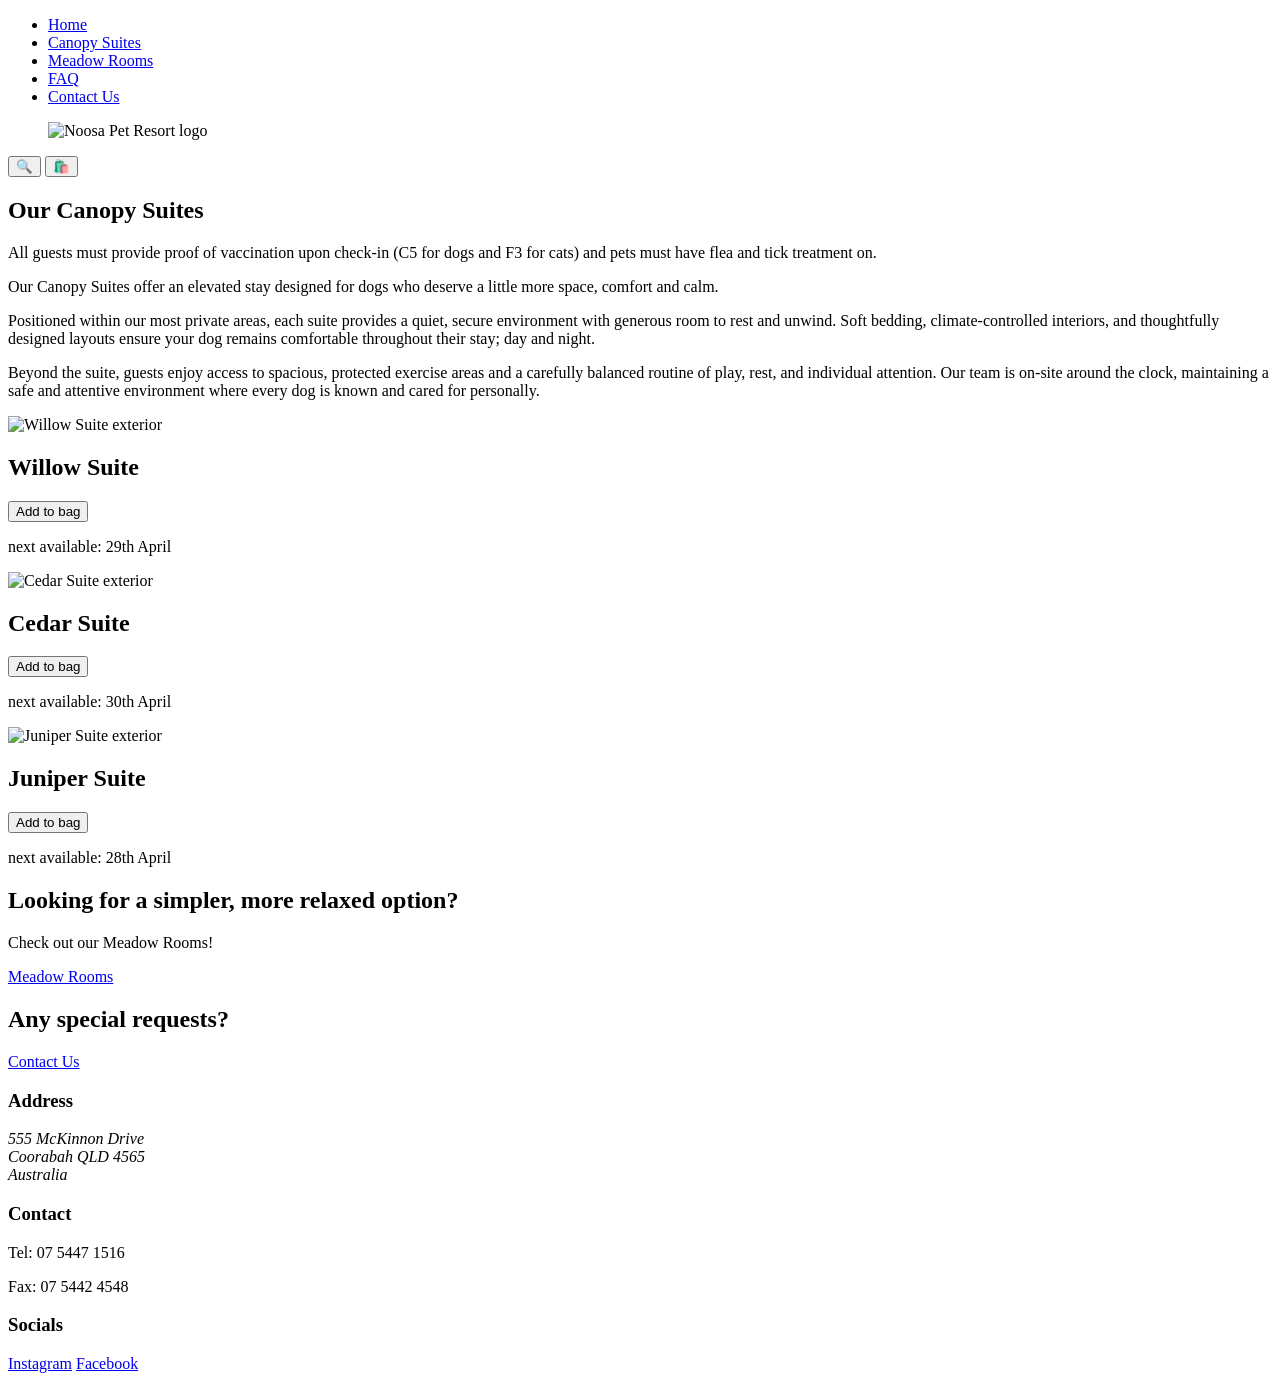
==== pages/canopy-suites.html @ f3ba61ef "did the html of my Meadow Rooms product detail page" ====
<!DOCTYPE html>
<html lang="en">
<head>
    <meta charset="UTF-8">
    <meta name="viewport" content="width=device-width, initial-scale=1.0">
    <title>Our Canopy Suites | Noosa Pet Resort</title>
    <link rel="stylesheet" href="style.css">
</head>
<body>

    <header>
        <nav class="navbar">
            <ul class="nav-links">
                <li><a href="index.html">Home</a></li>
                <li><a href="canopy-suites.html" aria-current="page">Canopy Suites</a></li>
                <li><a href="#">Meadow Rooms</a></li>
                <li><a href="#">FAQ</a></li>
                <li><a href="#">Contact Us</a></li>
            </ul>

            <figure class="logo">
                <img src="logo.png" alt="Noosa Pet Resort logo">
            </figure>

            <div class="nav-utilities">
                <button type="button" aria-label="Search">🔍</button>
                <button type="button" aria-label="Shopping Bag">🛍️</button>
            </div>
        </nav>
    </header>

    <main>
        
        <section class="page-intro">
            <h1>Our Canopy Suites</h1>

            <p class="notice">
                All guests must provide proof of vaccination upon check-in (C5 for dogs and F3 for cats) and pets must have flea and tick treatment on.
            </p>

            <p>Our Canopy Suites offer an elevated stay designed for dogs who deserve a little more space, comfort and calm.</p>

            <p>Positioned within our most private areas, each suite provides a quiet, secure environment with generous room to rest and unwind. Soft bedding, climate-controlled interiors, and thoughtfully designed layouts ensure your dog remains comfortable throughout their stay; day and night.</p>

            <p>Beyond the suite, guests enjoy access to spacious, protected exercise areas and a carefully balanced routine of play, rest, and individual attention. Our team is on-site around the clock, maintaining a safe and attentive environment where every dog is known and cared for personally.</p>
        </section>

        <section class="suites">
            <article class="suite-card">
                <img src="willow-suite.jpg" alt="Willow Suite exterior">
                <h2>Willow Suite</h2>
                <button type="button">Add to bag</button>
                <p>next available: 29th April</p>
            </article>

            <article class="suite-card">
                <img src="cedar-suite.jpg" alt="Cedar Suite exterior">
                <h2>Cedar Suite</h2>
                <button type="button">Add to bag</button>
                <p>next available: 30th April</p>
            </article>

            <article class="suite-card">
                <img src="juniper-suite.jpg" alt="Juniper Suite exterior">
                <h2>Juniper Suite</h2>
                <button type="button">Add to bag</button>
                <p>next available: 28th April</p>
            </article>
        </section>

        <section class="upsell">
            <h2>Looking for a simpler, more relaxed option?</h2>
            <p>Check out our Meadow Rooms!</p>
            <a href="meadow-rooms.html" class="btn">Meadow Rooms</a>
        </section>

        <section class="special-requests">
            <h2>Any special requests?</h2>
            <a href="contact.html" class="btn">Contact Us</a>
        </section>

    </main>

    <footer>
        <div class="footer-address">
            <h3>Address</h3>
            <address>
                555 McKinnon Drive<br>
                Coorabah QLD 4565<br>
                Australia
            </address>
        </div>

        <div class="footer-contact">
            <h3>Contact</h3>
            <p>Tel: 07 5447 1516</p>
            <p>Fax: 07 5442 4548</p>
        </div>

        <div class="footer-socials">
            <h3>Socials</h3>
            <a href="#" aria-label="Instagram">Instagram</a>
            <a href="#" aria-label="Facebook">Facebook</a>
        </div>
    </footer>

</body>
</html>
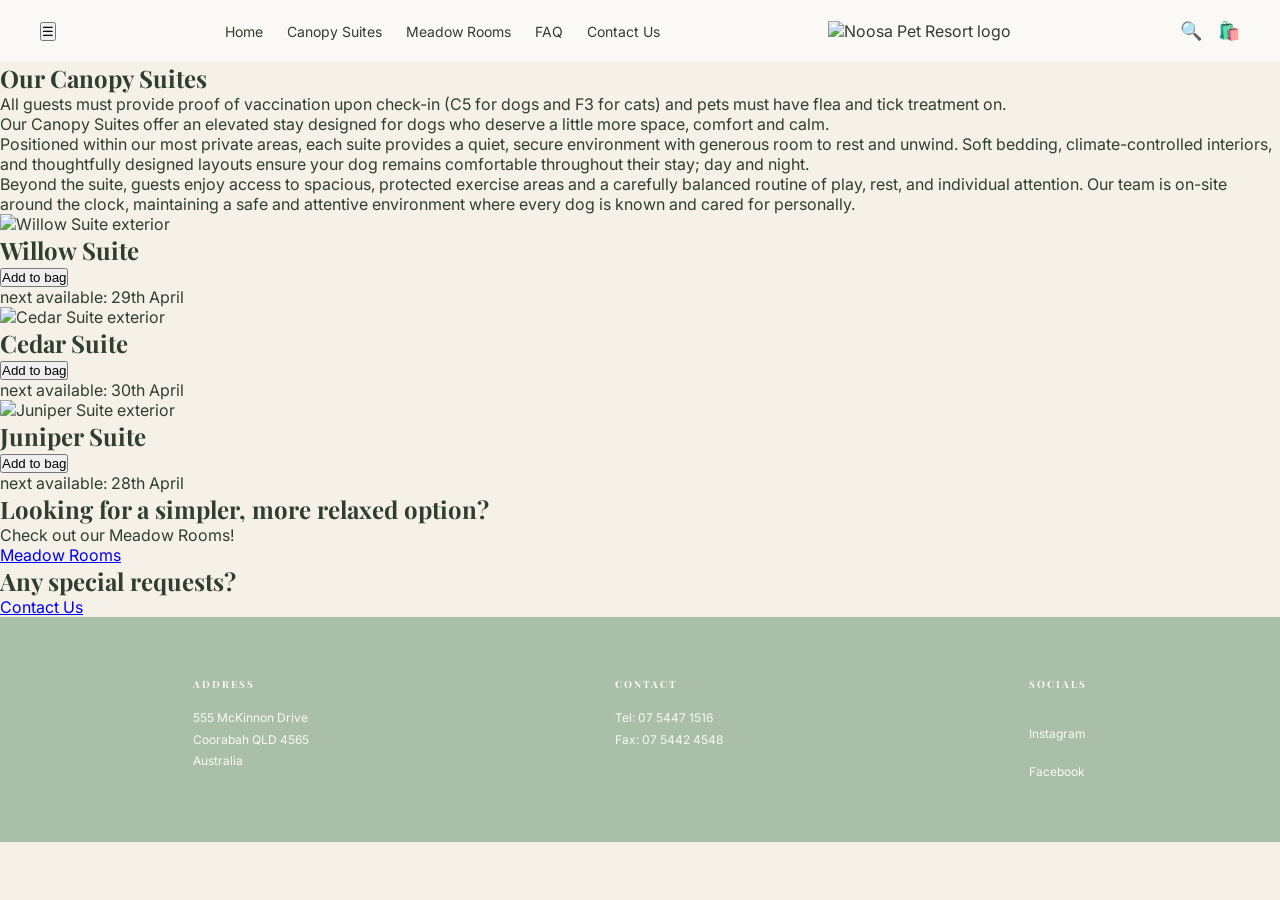
==== commit 7f401094: "fixed errors" ====
--- a/pages/canopy-suites.html
+++ b/pages/canopy-suites.html
@@ -4,16 +4,17 @@
     <meta charset="UTF-8">
     <meta name="viewport" content="width=device-width, initial-scale=1.0">
     <title>Our Canopy Suites | Noosa Pet Resort</title>
-    <link rel="stylesheet" href="style.css">
+    <link rel="stylesheet" href="../styles/style.css">
 </head>
 <body>
 
     <header>
         <nav class="navbar">
+            <button class="nav-toggle" aria-label="Menu" aria-expanded="false">☰</button>
             <ul class="nav-links">
-                <li><a href="index.html">Home</a></li>
+                <li><a href="../index.html">Home</a></li>
                 <li><a href="canopy-suites.html" aria-current="page">Canopy Suites</a></li>
-                <li><a href="#">Meadow Rooms</a></li>
+                <li><a href="meadow-rooms.html">Meadow Rooms</a></li>
                 <li><a href="#">FAQ</a></li>
                 <li><a href="#">Contact Us</a></li>
             </ul>
@@ -104,5 +105,7 @@
         </div>
     </footer>
 
+<script src="../scripts/homepage.js"></script>
+
 </body>
 </html>
--- a/styles/style.css
+++ b/styles/style.css
@@ -0,0 +1,181 @@
+@import url('https://fonts.googleapis.com/css2?family=Playfair+Display:wght@400;700&family=Inter:wght@400;500&display=swap');
+
+* {
+    margin: 0;
+    padding: 0;
+    box-sizing: border-box;
+}
+
+body {
+    font-family: 'Inter', sans-serif;
+    background-color: #F5F1E9;
+    color: #2F3E2F;
+}
+
+h1, h2, h3 {
+    font-family: 'Playfair Display', serif;
+}
+
+.navbar {
+    display: flex;
+    align-items: center;
+    justify-content: space-between;
+    padding: 20px 40px;
+    background-color: #FAF9F6;
+}
+
+.nav-links {
+    display: flex;
+    list-style: none;
+    gap: 24px;
+}
+
+.nav-links a {
+    text-decoration: none;
+    color: #2F3E2F;
+    font-size: 14px;
+}
+
+.logo img {
+    width: 80px;
+}
+
+.nav-utilities {
+    display: flex;
+    gap: 16px;
+}
+
+.nav-utilities button {
+    background: none;
+    border: none;
+    cursor: pointer;
+    font-size: 18px;
+}
+
+.hero {
+    text-align: center;
+    padding: 60px 20px 20px;
+}
+
+.hero h1 {
+    font-size: 40px;
+    color: #4F6F52;
+    margin-bottom: 16px;
+}
+
+.hero h2 {
+    font-size: 18px;
+    font-weight: 700;
+    color: #2F3E2F;
+    margin-bottom: 8px;
+}
+
+.hero p{
+    font-size: 16px;
+    color: #A9BFA8;
+}
+
+.info-box {
+    background-color: #4F6F52;
+    color: #FAF9F6;
+    max-width: 500px;
+    margin: 40px auto;
+    padding: 30px;
+    text-align: center;
+    font-size: 14px;
+    line-height: 1.6;
+}
+
+.card {
+    position: relative;
+    flex: 1;
+    overflow: hidden;
+}
+
+.card img{
+    width: 100%;
+    height: 100%;
+    object-fit: cover;
+    display: block;
+}
+
+.card h2 {
+    position: absolute;
+    top: 40px;
+    left: 20px;
+    color: #4F6F52;
+    font-size: 32px;
+}
+
+.card .book-now {
+    position: absolute;
+    bottom: 20px;
+    left: 20px;
+    text-decoration: none;
+    color: #FAF9F6;
+    font-size: 16px;
+}
+
+.gallery-container {
+    padding: 40px
+}
+
+.gallery-container h2 {
+    font-size: 22px;
+    margin-bottom: 16px;
+    color: #2F3E2F;
+}
+
+.gallery-grid {
+    display: flex;
+    gap: 8px;
+}
+
+.gallery-grid figure {
+    flex: 1;
+}
+
+.gallery-grid img {
+    width: 100%;
+    height: 200px;
+    object-fit: cover;
+    display: block;
+}
+
+.gallery-grid figcaption {
+    font-size: 12px;
+    margin-top: 6px;
+    color: #2F3E2F;
+}
+
+footer {
+    background-color: #A9BFA8;
+    display: flex;
+    justify-content: space-around;
+    padding: 60px 40px;
+    color: #FAF9F6;
+}
+
+footer h3 {
+    font-size: 10px;
+    letter-spacing: 2px;
+    text-transform: uppercase;
+    margin-bottom: 16px;
+    color: #FAF9F6;
+}
+
+footer p,
+footer a,
+footer address {
+    font-size: 12px;
+    color: #FAF9F6;
+    text-decoration: none;
+    font-style: normal; 
+    line-height: 1.8;
+}
+
+.footer-socials {
+    display: flex; 
+    flex-direction: column;
+    gap: 16px;
+}
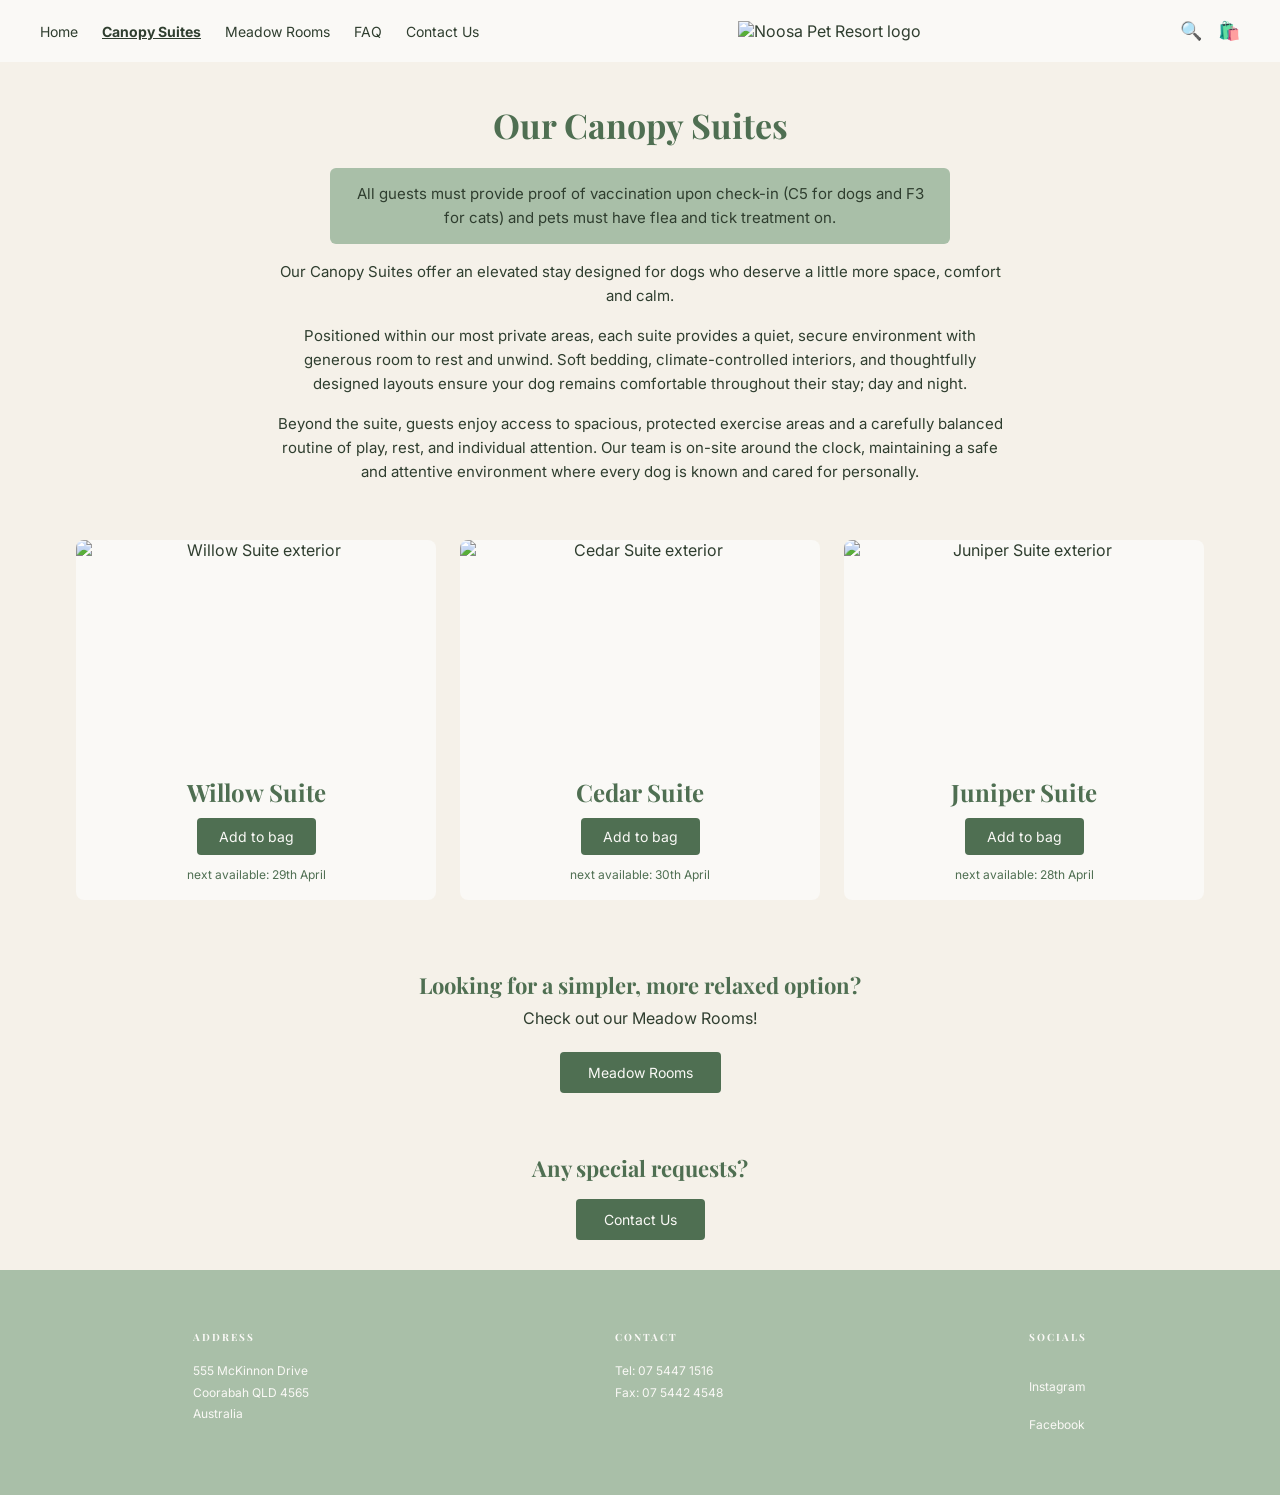
==== commit b1a1c5db: "fixed bugs" ====
--- a/pages/canopy-suites.html
+++ b/pages/canopy-suites.html
@@ -50,21 +50,21 @@
             <article class="suite-card">
                 <img src="willow-suite.jpg" alt="Willow Suite exterior">
                 <h2>Willow Suite</h2>
-                <button type="button">Add to bag</button>
+                <button type="button" data-id="willow" data-name="Canopy Suite (Willow)" data-price="80" data-image="willow-suite.jpg" data-date="29th April">Add to bag</button>
                 <p>next available: 29th April</p>
             </article>
 
             <article class="suite-card">
                 <img src="cedar-suite.jpg" alt="Cedar Suite exterior">
                 <h2>Cedar Suite</h2>
-                <button type="button">Add to bag</button>
+                <button type="button" data-id="cedar" data-name="Canopy Suite (Cedar)" data-price="85" data-image="cedar-suite.jpg" data-date="30th April">Add to bag</button>
                 <p>next available: 30th April</p>
             </article>
 
             <article class="suite-card">
                 <img src="juniper-suite.jpg" alt="Juniper Suite exterior">
                 <h2>Juniper Suite</h2>
-                <button type="button">Add to bag</button>
+                <button type="button" data-id="juniper" data-name="Canopy Suite (Juniper)" data-price="90" data-image="juniper-suite.jpg" data-date="28th April">Add to bag</button>
                 <p>next available: 28th April</p>
             </article>
         </section>
--- a/styles/style.css
+++ b/styles/style.css
@@ -16,12 +16,18 @@
     font-family: 'Playfair Display', serif;
 }
 
+img {
+    max-width: 100%;
+}
+
+
 .navbar {
     display: flex;
     align-items: center;
     justify-content: space-between;
     padding: 20px 40px;
     background-color: #FAF9F6;
+    position: relative;
 }
 
 .nav-links {
@@ -34,6 +40,11 @@
     text-decoration: none;
     color: #2F3E2F;
     font-size: 14px;
+}
+
+.nav-links a[aria-current="page"] {
+    font-weight: 700;
+    text-decoration: underline;
 }
 
 .logo img {
@@ -52,6 +63,15 @@
     font-size: 18px;
 }
 
+.nav-toggle {
+    display: none;
+    background: none;
+    border: none;
+    cursor: pointer;
+    font-size: 24px;
+    color: #2F3E2F;
+}
+
 .hero {
     text-align: center;
     padding: 60px 20px 20px;
@@ -70,7 +90,7 @@
     margin-bottom: 8px;
 }
 
-.hero p{
+.hero p {
     font-size: 16px;
     color: #A9BFA8;
 }
@@ -86,13 +106,20 @@
     line-height: 1.6;
 }
 
+.accommodations {
+    display: flex;
+    gap: 8px;
+    padding: 0 40px 40px;
+}
+
 .card {
     position: relative;
     flex: 1;
+    height: 360px;
     overflow: hidden;
 }
 
-.card img{
+.card img {
     width: 100%;
     height: 100%;
     object-fit: cover;
@@ -103,8 +130,9 @@
     position: absolute;
     top: 40px;
     left: 20px;
-    color: #4F6F52;
+    color: #FAF9F6;
     font-size: 32px;
+    text-shadow: 0 1px 4px rgba(0, 0, 0, 0.4);
 }
 
 .card .book-now {
@@ -114,10 +142,11 @@
     text-decoration: none;
     color: #FAF9F6;
     font-size: 16px;
+    text-shadow: 0 1px 4px rgba(0, 0, 0, 0.4);
 }
 
 .gallery-container {
-    padding: 40px
+    padding: 40px;
 }
 
 .gallery-container h2 {
@@ -129,10 +158,19 @@
 .gallery-grid {
     display: flex;
     gap: 8px;
+    overflow-x: auto;
+    padding-bottom: 10px;
+    cursor: grab;
+    user-select: none;
+}
+
+.gallery-grid.dragging {
+    cursor: grabbing;
 }
 
 .gallery-grid figure {
-    flex: 1;
+    flex: 0 0 auto;
+    width: 280px;
 }
 
 .gallery-grid img {
@@ -148,6 +186,245 @@
     color: #2F3E2F;
 }
 
+.page-intro {
+    max-width: 820px;
+    margin: 0 auto;
+    padding: 40px;
+    text-align: center;
+}
+
+.page-intro h1 {
+    font-size: 34px;
+    color: #4F6F52;
+    margin-bottom: 20px;
+}
+
+.page-intro p {
+    font-size: 15px;
+    line-height: 1.6;
+    margin-bottom: 16px;
+}
+
+.notice {
+    background-color: #A9BFA8;
+    color: #2F3E2F;
+    max-width: 620px;
+    margin: 0 auto 24px;
+    padding: 14px 18px;
+    border-radius: 6px;
+    font-size: 13px;
+}
+
+.suites,
+.rooms {
+    display: flex;
+    gap: 24px;
+    padding: 0 40px 40px;
+    justify-content: center;
+    flex-wrap: wrap;
+}
+
+.suite-card,
+.room-card {
+    background-color: #FAF9F6;
+    border-radius: 8px;
+    overflow: hidden;
+    text-align: center;
+    padding-bottom: 18px;
+    flex: 1 1 280px;
+    max-width: 360px;
+}
+
+.rooms .room-card {
+    flex-basis: 600px;
+    max-width: 600px;
+}
+
+.suite-card img,
+.room-card img {
+    width: 100%;
+    height: 220px;
+    object-fit: cover;
+    display: block;
+}
+
+.suite-card h2,
+.room-card h2 {
+    font-size: 24px;
+    color: #4F6F52;
+    margin: 16px 0 10px;
+}
+
+.suite-card button,
+.room-card button {
+    background-color: #4F6F52;
+    color: #FAF9F6;
+    border: none;
+    padding: 10px 22px;
+    border-radius: 4px;
+    cursor: pointer;
+    font-family: 'Inter', sans-serif;
+    font-size: 14px;
+}
+
+.suite-card p,
+.room-card p {
+    font-size: 12px;
+    color: #4F6F52;
+    margin-top: 12px;
+}
+
+.upsell,
+.special-requests,
+.changes {
+    text-align: center;
+    padding: 30px 40px;
+}
+
+.upsell h2,
+.special-requests h2,
+.changes h2 {
+    font-size: 22px;
+    color: #4F6F52;
+    margin-bottom: 8px;
+}
+
+.upsell p {
+    margin-bottom: 16px;
+}
+
+.btn {
+    display: inline-block;
+    background-color: #4F6F52;
+    color: #FAF9F6;
+    text-decoration: none;
+    padding: 12px 28px;
+    border-radius: 4px;
+    font-size: 14px;
+    margin-top: 8px;
+}
+
+.checkout {
+    display: grid;
+    grid-template-columns: 1fr 1fr;
+    gap: 40px;
+    max-width: 1000px;
+    margin: 0 auto;
+    padding: 0 40px 60px;
+}
+
+.order-details { grid-column: 1; grid-row: 1; }
+.contact-info  { grid-column: 1; grid-row: 2; }
+.payment-info  { grid-column: 2; grid-row: 1; }
+.summary       { grid-column: 2; grid-row: 2; }
+
+.checkout h2 {
+    font-size: 20px;
+    color: #4F6F52;
+    margin-bottom: 16px;
+}
+
+.order-item {
+    display: flex;
+    gap: 16px;
+    align-items: center;
+    margin-bottom: 16px;
+}
+
+.order-item img {
+    width: 80px;
+    height: 80px;
+    object-fit: cover;
+    border-radius: 6px;
+}
+
+.order-info p {
+    font-size: 14px;
+    line-height: 1.4;
+}
+
+.payment-info label,
+.contact-info label {
+    display: block;
+    font-size: 13px;
+    margin: 12px 0 4px;
+}
+
+.payment-info input,
+.contact-info input {
+    width: 100%;
+    padding: 9px 10px;
+    border: 1px solid #A9BFA8;
+    border-radius: 4px;
+    background-color: #FAF9F6;
+    font-family: 'Inter', sans-serif;
+    font-size: 14px;
+}
+
+.summary p {
+    font-size: 16px;
+    margin-bottom: 16px;
+}
+
+.summary button {
+    width: 100%;
+    background-color: #4F6F52;
+    color: #FAF9F6;
+    border: none;
+    padding: 14px;
+    border-radius: 4px;
+    cursor: pointer;
+    font-family: 'Inter', sans-serif;
+    font-size: 14px;
+}
+
+.confirmation {
+    text-align: center;
+    max-width: 620px;
+    margin: 0 auto;
+    padding: 50px 40px 20px;
+}
+
+.confirmation img {
+    width: 90px;
+    margin-bottom: 20px;
+}
+
+.confirmation h1 {
+    font-size: 26px;
+    color: #4F6F52;
+    margin-bottom: 12px;
+}
+
+.stay-details {
+    max-width: 620px;
+    margin: 0 auto;
+    text-align: center;
+    padding: 20px 40px;
+}
+
+.stay-details h2 {
+    font-size: 20px;
+    color: #4F6F52;
+    margin-bottom: 20px;
+}
+
+.stay-item {
+    display: flex;
+    gap: 16px;
+    align-items: center;
+    justify-content: center;
+    text-align: left;
+    margin-bottom: 16px;
+}
+
+.stay-item img {
+    width: 80px;
+    height: 80px;
+    object-fit: cover;
+    border-radius: 6px;
+}
+
 footer {
     background-color: #A9BFA8;
     display: flex;
@@ -170,12 +447,87 @@
     font-size: 12px;
     color: #FAF9F6;
     text-decoration: none;
-    font-style: normal; 
+    font-style: normal;
     line-height: 1.8;
 }
 
 .footer-socials {
-    display: flex; 
+    display: flex;
     flex-direction: column;
     gap: 16px;
-}+}
+
+@media (max-width: 768px) {
+
+    .navbar {
+        padding: 16px 20px;
+        flex-wrap: wrap;
+    }
+
+    .nav-toggle { display: block; order: 1; }
+    .logo       { order: 2; }
+    .nav-utilities { order: 3; }
+
+    .nav-links {
+        display: none;
+        order: 4;
+        width: 100%;
+        flex-direction: column;
+        gap: 14px;
+        padding-top: 14px;
+    }
+
+    .nav-links.open { display: flex; }
+
+    .hero { padding: 40px 20px 16px; }
+    .hero h1 { font-size: 28px; }
+
+    .info-box { margin: 24px 20px; }
+
+    .accommodations {
+        flex-direction: column;
+        padding: 0 20px 24px;
+    }
+
+    .card { height: 240px; }
+
+    .gallery-container { padding: 24px 20px; }
+    .gallery-grid figure { width: 70%; }
+
+    .page-intro { padding: 24px 20px; }
+    .page-intro h1 { font-size: 26px; }
+
+    .suites,
+    .rooms {
+        flex-direction: column;
+        align-items: center;
+        padding: 0 20px 24px;
+    }
+
+    .suite-card,
+    .room-card {
+        flex-basis: auto;
+        width: 100%;
+        max-width: 100%;
+    }
+
+    .checkout {
+        grid-template-columns: 1fr;
+        gap: 28px;
+        padding: 0 20px 40px;
+    }
+
+    .order-details,
+    .contact-info,
+    .payment-info,
+    .summary {
+        grid-column: 1;
+        grid-row: auto;
+    }
+
+    footer {
+        flex-direction: column;
+        gap: 28px;
+        padding: 40px 24px;
+    }
+}
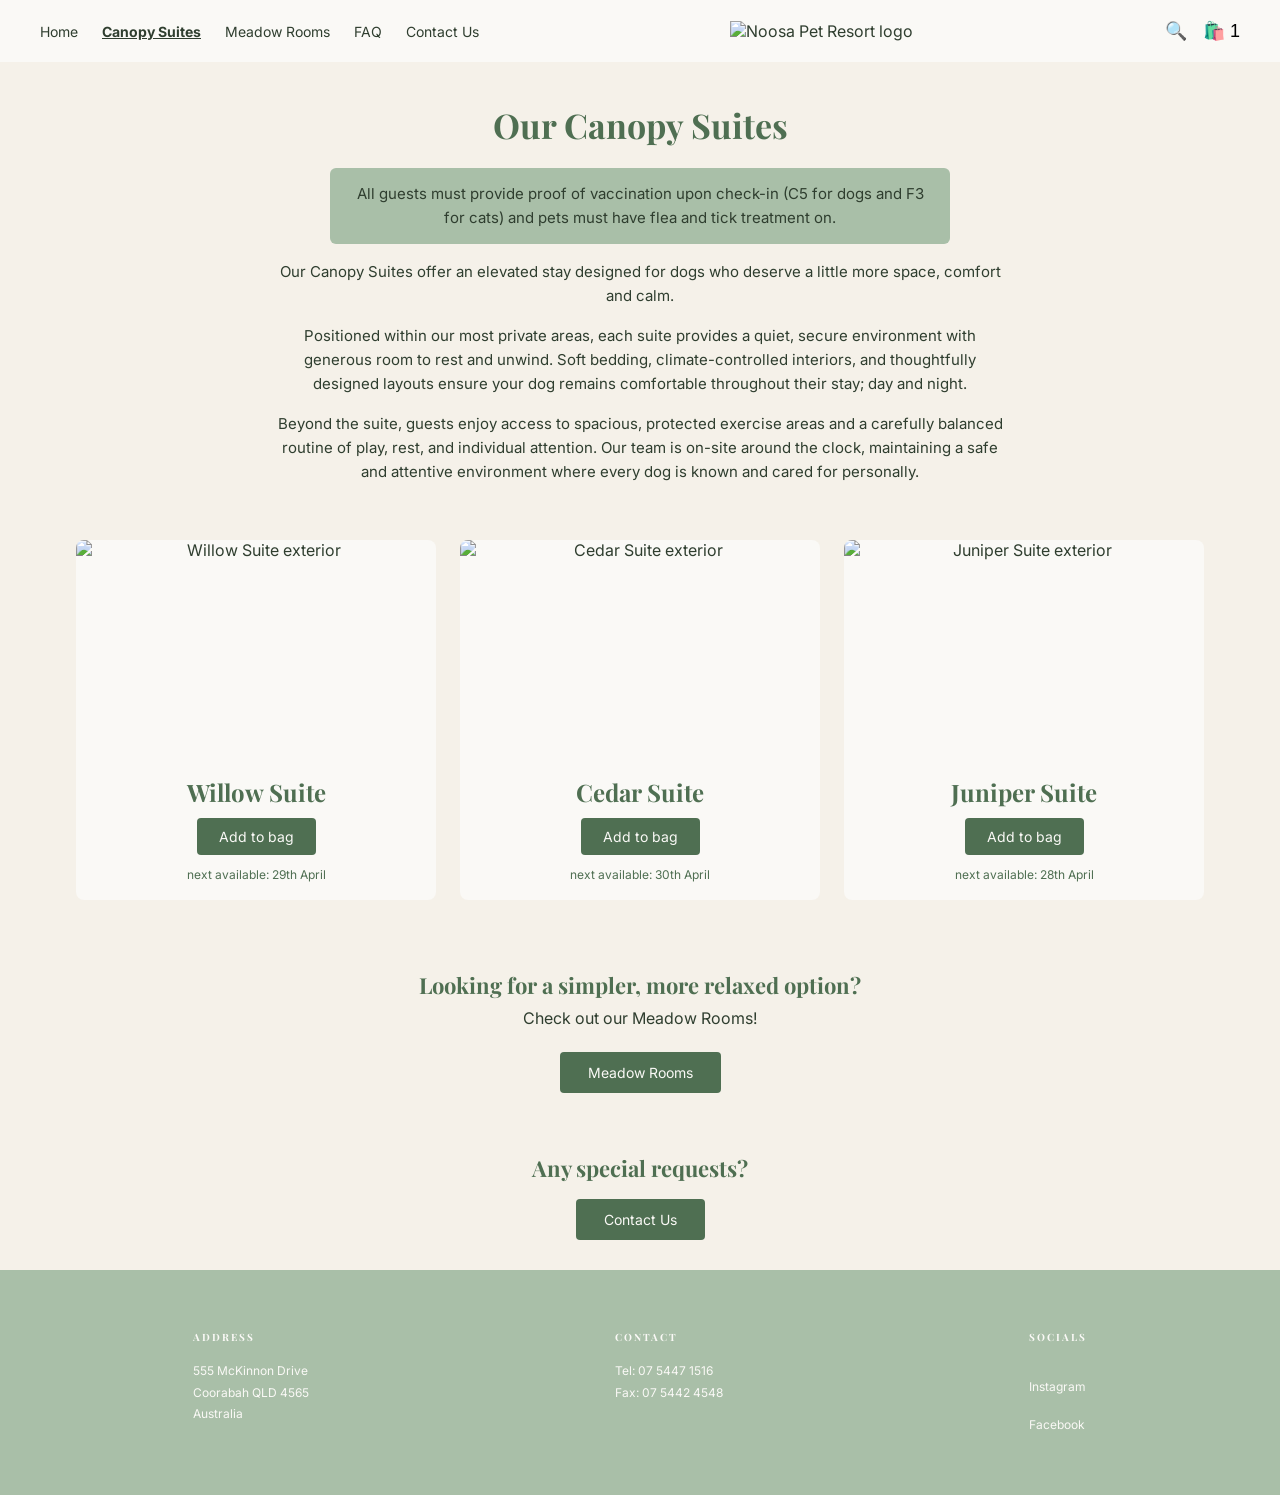
==== commit ce60da0a: "FAQ and Contact pages can now be accessed" ====
--- a/pages/canopy-suites.html
+++ b/pages/canopy-suites.html
@@ -15,8 +15,9 @@
                 <li><a href="../index.html">Home</a></li>
                 <li><a href="canopy-suites.html" aria-current="page">Canopy Suites</a></li>
                 <li><a href="meadow-rooms.html">Meadow Rooms</a></li>
-                <li><a href="#">FAQ</a></li>
-                <li><a href="#">Contact Us</a></li>
+                <li><a href="faq.html">FAQ</a></li>
+                <li><a href="contact.html">Contact Us</a></li>
+
             </ul>
 
             <figure class="logo">
--- a/styles/style.css
+++ b/styles/style.css
@@ -457,6 +457,96 @@
     gap: 16px;
 }
 
+.faq {
+    max-width: 820px;
+    margin: 0 auto;
+    padding: 0 40px 40px;
+}
+
+.faq-item {
+    border-bottom: 1px solid #A9BFA8;
+    padding: 18px 0;
+}
+
+.faq-question {
+    display: flex;
+    justify-content: space-between;
+    align-items: center;
+    cursor: pointer;
+    font-family: 'Playfair Display', serif;
+    font-size: 17px;
+    color: #2F3E2F;
+    list-style: none;          
+}
+
+.faq-question::-webkit-details-marker {
+    display: none;             
+}
+
+.faq-question::after {
+    content: "";
+    width: 8px;
+    height: 8px;
+    border-right: 2px solid #4F6F52;
+    border-bottom: 2px solid #4F6F52;
+    transform: rotate(45deg);  
+    transition: transform 0.2s ease;
+    flex-shrink: 0;
+    margin-left: 16px;
+}
+
+.faq-item[open] .faq-question::after {
+    transform: rotate(-135deg); 
+}
+
+.faq-answer {
+    font-size: 15px;
+    line-height: 1.6;
+    color: #2F3E2F;
+    margin-top: 14px;
+}
+
+.contact {
+    max-width: 620px;
+    margin: 0 auto;
+    padding: 0 40px 60px;
+}
+
+.contact-card {
+    background-color: #FAF9F6;
+    border-radius: 8px;
+    padding: 30px;
+    text-align: center;
+}
+
+.contact-card h2 {
+    font-size: 22px;
+    color: #4F6F52;
+    margin-bottom: 12px;
+}
+
+.contact-card h3 {
+    font-size: 10px;
+    letter-spacing: 2px;
+    text-transform: uppercase;
+    color: #4F6F52;
+    margin: 24px 0 8px;
+}
+
+.contact-card p,
+.contact-card address {
+    font-size: 15px;
+    line-height: 1.6;
+    font-style: normal;
+    color: #2F3E2F;
+}
+
+.contact-card a {
+    color: #4F6F52;
+    font-weight: 500;
+}
+
+
 @media (max-width: 768px) {
 
     .navbar {
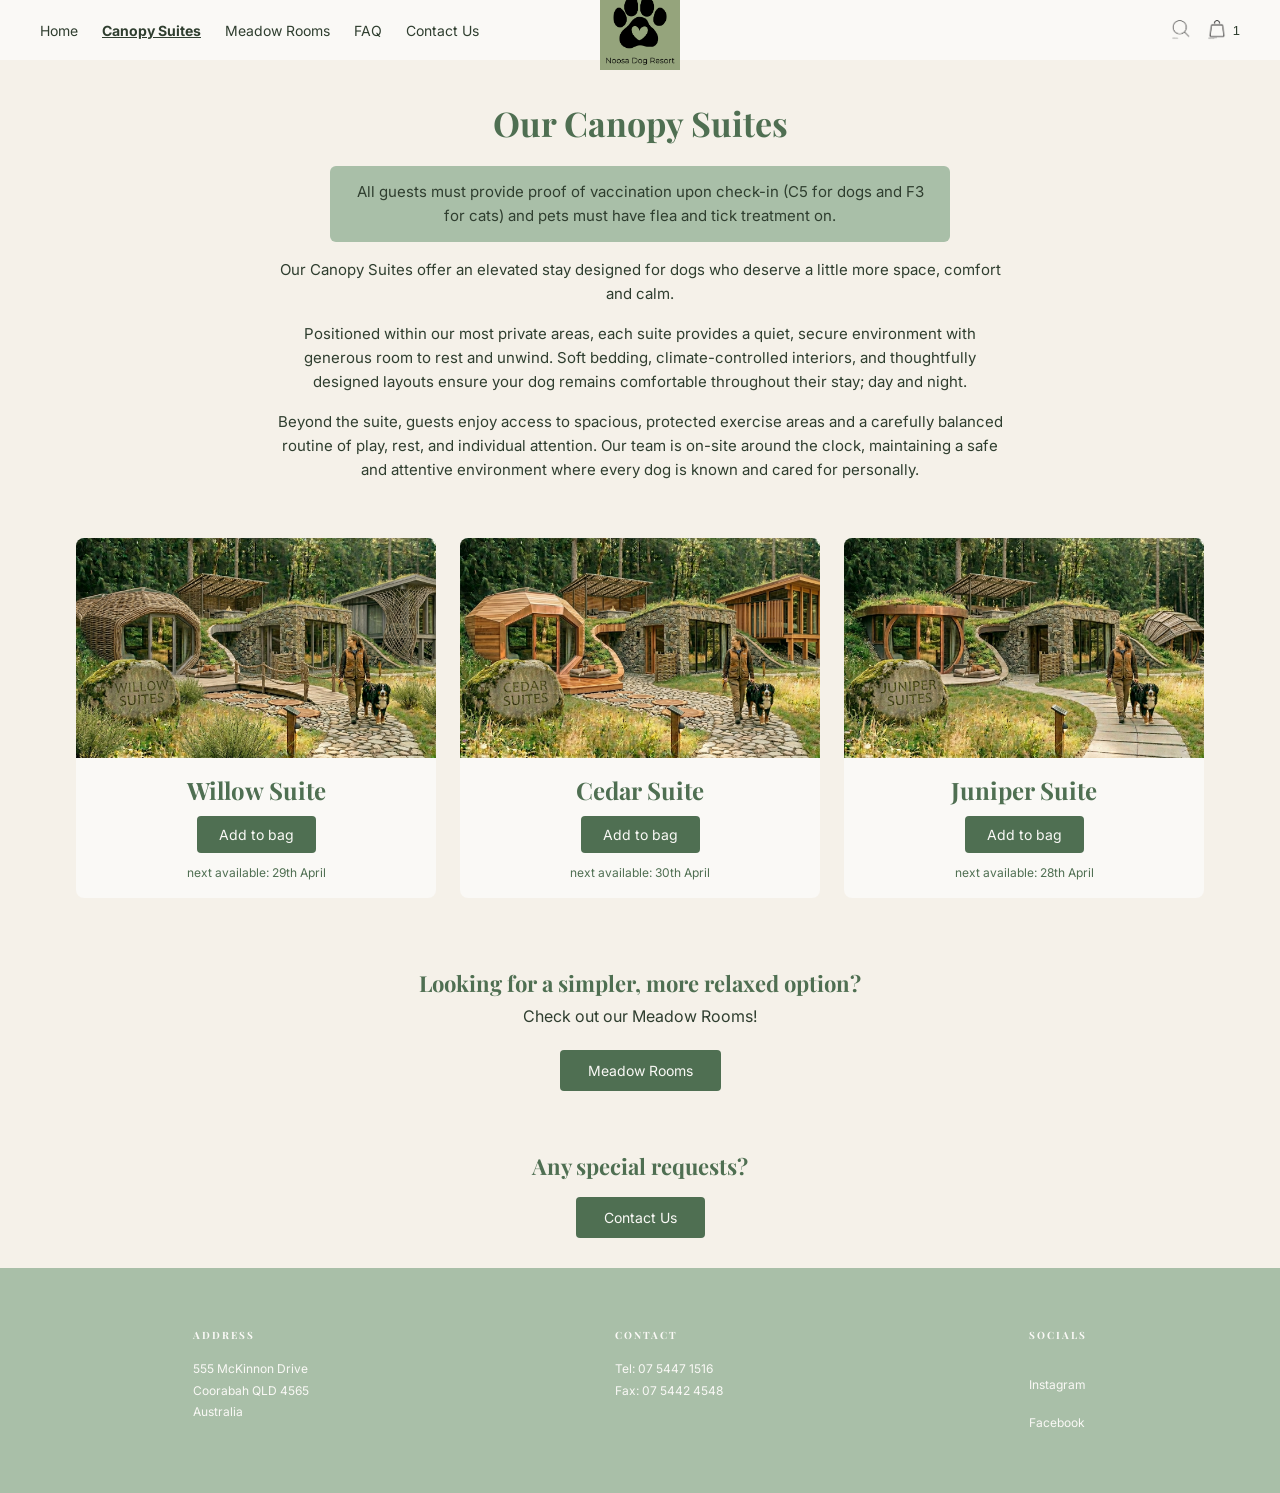
==== commit 361a8b5e: "fixed references to images in html pages" ====
--- a/pages/canopy-suites.html
+++ b/pages/canopy-suites.html
@@ -21,13 +21,19 @@
             </ul>
 
             <figure class="logo">
-                <img src="logo.png" alt="Noosa Pet Resort logo">
+                <img src="../images/logo.png" alt="Noosa Pet Resort logo">
             </figure>
 
             <div class="nav-utilities">
-                <button type="button" aria-label="Search">🔍</button>
-                <button type="button" aria-label="Shopping Bag">🛍️</button>
+                <button type="button" aria-label="Search">
+                    <img src="../images/search.png" alt="">
+                </button>
+                <button type="button" aria-label="Shopping Bag">
+                    <img src="../images/bag.png" alt="">
+                    <span class="bag-count"></span>
+                </button>
             </div>
+
         </nav>
     </header>
 
@@ -49,23 +55,23 @@
 
         <section class="suites">
             <article class="suite-card">
-                <img src="willow-suite.jpg" alt="Willow Suite exterior">
+                <img src="../images/willow-suite.jpg" alt="Willow Suite exterior">
                 <h2>Willow Suite</h2>
-                <button type="button" data-id="willow" data-name="Canopy Suite (Willow)" data-price="80" data-image="willow-suite.jpg" data-date="29th April">Add to bag</button>
+                <button type="button" data-id="willow" data-name="Canopy Suite (Willow)" data-price="80" data-image="../images/willow-suite.jpg" data-date="29th April">Add to bag</button>
                 <p>next available: 29th April</p>
             </article>
 
             <article class="suite-card">
-                <img src="cedar-suite.jpg" alt="Cedar Suite exterior">
+                <img src="../images/cedar-suite.jpg" alt="Cedar Suite exterior">
                 <h2>Cedar Suite</h2>
-                <button type="button" data-id="cedar" data-name="Canopy Suite (Cedar)" data-price="85" data-image="cedar-suite.jpg" data-date="30th April">Add to bag</button>
+                <button type="button" data-id="cedar" data-name="Canopy Suite (Cedar)" data-price="85" data-image="../images/cedar-suite.jpg" data-date="30th April">Add to bag</button>
                 <p>next available: 30th April</p>
             </article>
 
             <article class="suite-card">
-                <img src="juniper-suite.jpg" alt="Juniper Suite exterior">
+                <img src="../images/juniper-suite.jpg" alt="Juniper Suite exterior">
                 <h2>Juniper Suite</h2>
-                <button type="button" data-id="juniper" data-name="Canopy Suite (Juniper)" data-price="90" data-image="juniper-suite.jpg" data-date="28th April">Add to bag</button>
+                <button type="button" data-id="juniper" data-name="Canopy Suite (Juniper)" data-price="90" data-image="../images/juniper-suite.jpg" data-date="28th April">Add to bag</button>
                 <p>next available: 28th April</p>
             </article>
         </section>
--- a/styles/style.css
+++ b/styles/style.css
@@ -546,6 +546,28 @@
     font-weight: 500;
 }
 
+.logo {
+    position: absolute;
+    left: 50%;
+    transform: translateX(-50%);
+}
+
+.nav-utilities button {
+    display: inline-flex;
+    align-items: center;
+    gap: 6px;
+}
+
+.nav-utilities button img {
+    width: 20px;
+    height: 20px;
+    display: block;
+}
+
+.bag-count {
+    font-size: 13px;
+    color: #2F3E2F;
+}
 
 @media (max-width: 768px) {
 
@@ -555,7 +577,7 @@
     }
 
     .nav-toggle { display: block; order: 1; }
-    .logo       { order: 2; }
+    .logo { order: 2; position: static; transform: none; }
     .nav-utilities { order: 3; }
 
     .nav-links {
